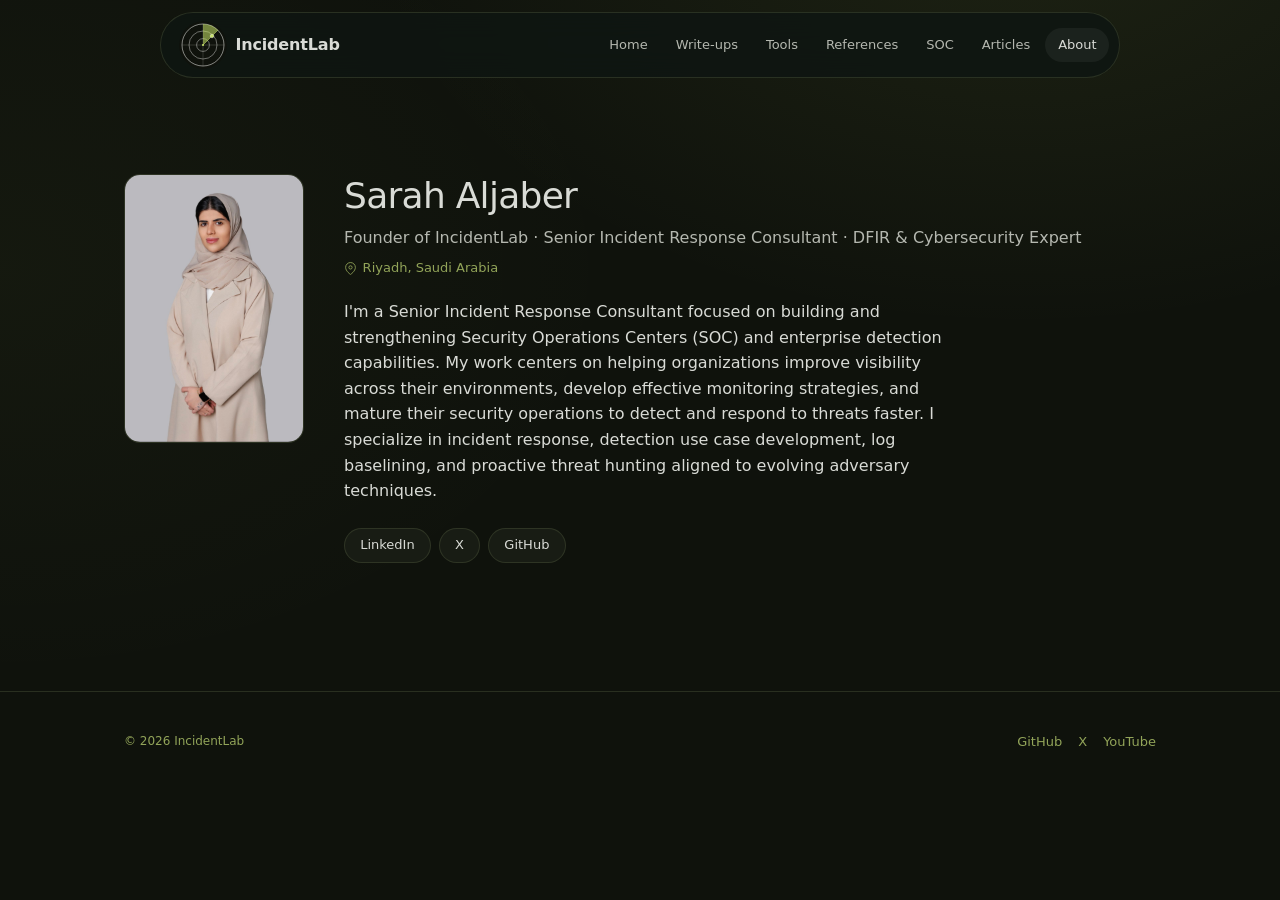
==== about/index.html @ 329c3854 "Deploy theincidentlab.com (IncidentLab launch)" ====
<!doctype html><html lang=en-us><head><meta charset=utf-8><meta name=viewport content="width=device-width,initial-scale=1"><title>About · IncidentLab</title><meta name=description content="Sarah Aljaber, Senior Incident Response Consultant. Experience, certifications, projects, and contact."><link rel=canonical href=https://theincidentlab.com/about/><link rel=icon type=image/svg+xml href=/favicon.svg><link rel=icon type=image/x-icon href=/favicon.ico><link rel=icon type=image/png sizes=16x16 href=/favicon-16x16.png><link rel=icon type=image/png sizes=32x32 href=/favicon-32x32.png><link rel=icon type=image/png sizes=96x96 href=/favicon-96x96.png><link rel=icon type=image/png sizes=192x192 href=/favicon-192x192.png><link rel=apple-touch-icon sizes=180x180 href=/apple-touch-icon.png><link rel=apple-touch-icon sizes=152x152 href=/apple-touch-icon-152x152.png><link rel=apple-touch-icon sizes=167x167 href=/apple-touch-icon-167x167.png><link rel=apple-touch-icon sizes=120x120 href=/apple-touch-icon-120x120.png><link rel=manifest href=/site.webmanifest><meta name=theme-color content="#0F120C"><link rel=alternate type=application/rss+xml href=https://theincidentlab.com/about/index.xml title=IncidentLab><meta property="og:title" content="About · IncidentLab"><meta property="og:description" content="Sarah Aljaber, Senior Incident Response Consultant. Experience, certifications, projects, and contact."><meta property="og:url" content="https://theincidentlab.com/about/"><meta property="og:type" content="website"><meta property="og:site_name" content="IncidentLab"><meta property="og:image" content="https://theincidentlab.com/og-image.png"><meta name=twitter:card content="summary_large_image"><meta name=twitter:site content="@IncidentLab_sa"><meta name=twitter:title content="About · IncidentLab"><meta name=twitter:description content="Sarah Aljaber, Senior Incident Response Consultant. Experience, certifications, projects, and contact."><meta name=twitter:image content="https://theincidentlab.com/og-image.png"><link rel=stylesheet href=/css/main.min.10c1cadff81b46886a281b0de2d05669ee471e1656a761b328830ef225e477b0.css integrity="sha256-EMHK3/gbRohqKBsN4tBWae5HHhZWp2GzKIMO8iXkd7A="><script src=/js/theme.min.fe047faa5f3c33fa91ee3d5b3441abf88a6fa00446ac501ffb0c06faa3bf542c.js integrity="sha256-/gR/ql88M/qR7j1bNEGr+IpvoARGrFAf+wwG+qO/VCw="></script></head><body><div id=reading-progress class=reading-progress aria-hidden=true></div><a class=skip-link href=#main>Skip to content</a><header class=header role=banner><div class=header-inner><a class="brand plain" href=/ aria-label="IncidentLab home"><img src=/incidentlab-icon-dark.svg alt=IncidentLab class=brand-icon>
<span class=brand-name>IncidentLab</span></a><nav id=primary-nav class=nav aria-label=Main><a href=/>Home</a>
<a href=/writeups/>Write-ups</a>
<a href=/tools/>Tools</a>
<a href=/references/>References</a>
<a href=/soc/>SOC</a>
<a href=/articles/>Articles</a>
<a href=/about/ class=active aria-current=page>About</a>
<button id=hamburger class="icon-btn hamburger" type=button aria-label="Open menu" aria-expanded=false aria-controls=primary-nav>
<svg width="16" height="16" viewBox="0 0 24 24" fill="none" stroke="currentColor" stroke-width="1.6" stroke-linecap="round" aria-hidden="true"><path d="M3 6h18M3 12h18M3 18h18"/></svg></button></nav></div></header><main id=main role=main><section class=container><div class=about-hero><img class=about-photo src=/images/sj.jpg alt="Sarah Aljaber" loading=lazy><div><h1 class=about-name>Sarah Aljaber</h1><p class=about-role>Founder of IncidentLab · Senior Incident Response Consultant · DFIR & Cybersecurity Expert</p><p class=about-loc><svg width="13" height="13" viewBox="0 0 24 24" fill="none" stroke="currentColor" stroke-width="1.6" aria-hidden="true"><path d="M21 10c0 7-9 13-9 13S3 17 3 10a9 9 0 1118 0z"/><circle cx="12" cy="10" r="3"/></svg>
Riyadh, Saudi Arabia</p><p class=about-intro>I'm a Senior Incident Response Consultant focused on building and strengthening Security Operations Centers (SOC) and enterprise detection capabilities. My work centers on helping organizations improve visibility across their environments, develop effective monitoring strategies, and mature their security operations to detect and respond to threats faster. I specialize in incident response, detection use case development, log baselining, and proactive threat hunting aligned to evolving adversary techniques.</p><div class=about-pills><a href=https://www.linkedin.com/in/sarah-aljaber-195b3717a rel="me noopener">LinkedIn</a>
<a href=https://x.com/s4o_o rel="me noopener">X</a>
<a href=https://github.com/aljabersarah rel="me noopener">GitHub</a></div></div></div></section></main><footer class=footer role=contentinfo><div class=footer-inner><div class=footer-meta>© 2026 IncidentLab</div><div class=footer-links><a href=https://github.com/aljabersarah rel="me noopener" aria-label=GitHub>GitHub</a>
<a href=https://x.com/IncidentLab_sa rel="me noopener" aria-label="X (Twitter)">X</a>
<a href=https://www.youtube.com/@INCIDENTLAB-dz6dd/videos rel=noopener aria-label=YouTube>YouTube</a></div></div></footer><script src=/js/search.min.32f73ae0e8a8660c00cff3d737f8c23d6cb95a609cb1840dc55249b639a997f0.js defer></script><script src=/js/copy-code.min.a6648016327f92c3f1cd5c5ebcbee5b0e65e994ec261b841b31c6cdf47d15044.js defer></script><script src=/js/filter.min.67982a6d453e742544eaf74fb17a6ea60620f596ed58f548dcd6b4f5d438653b.js defer></script></body></html>
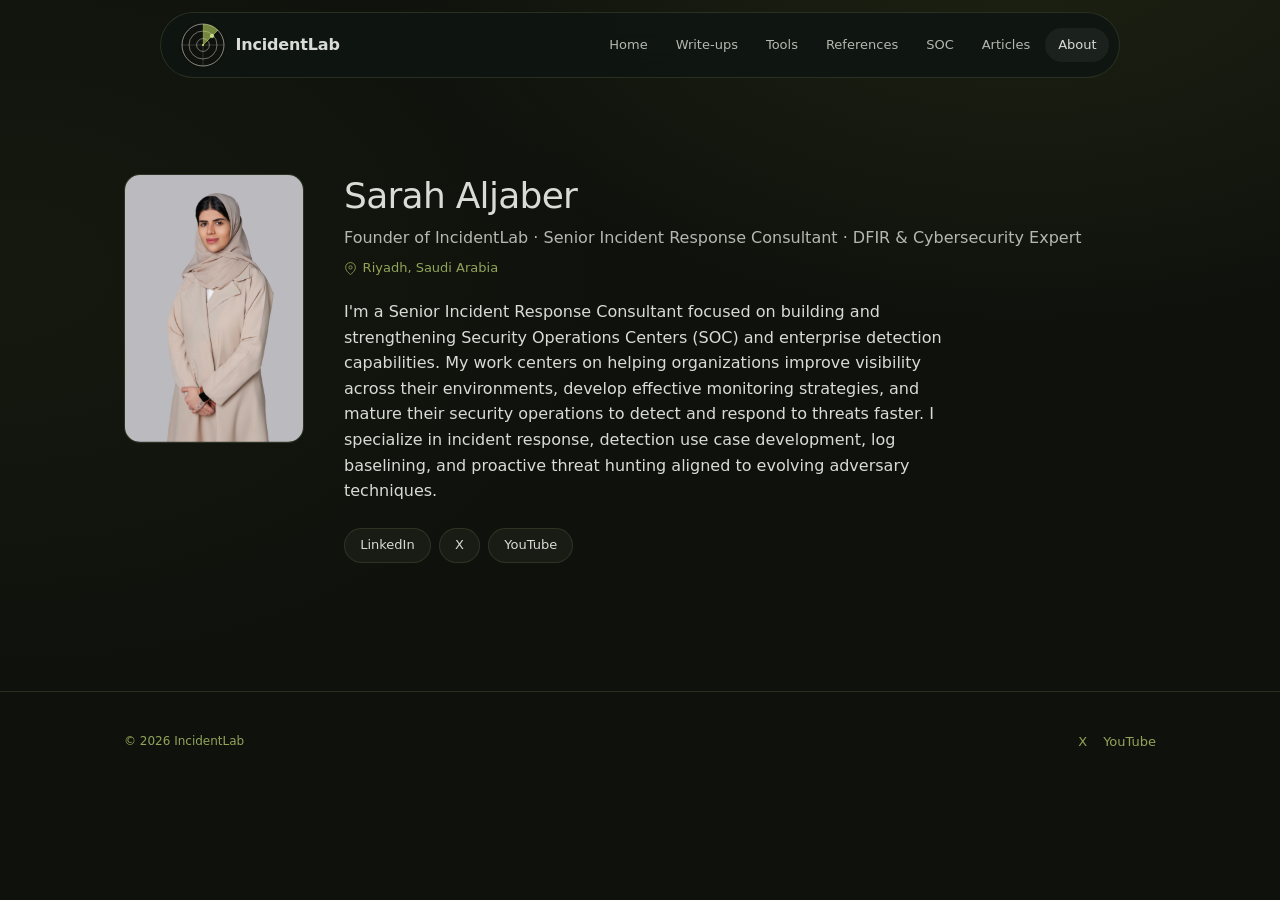
==== commit e3e99a30: "Remove GitHub links from About + footer; rewrite About IncidentLab copy" ====
--- a/about/index.html
+++ b/about/index.html
@@ -10,6 +10,5 @@
 <svg width="16" height="16" viewBox="0 0 24 24" fill="none" stroke="currentColor" stroke-width="1.6" stroke-linecap="round" aria-hidden="true"><path d="M3 6h18M3 12h18M3 18h18"/></svg></button></nav></div></header><main id=main role=main><section class=container><div class=about-hero><img class=about-photo src=/images/sj.jpg alt="Sarah Aljaber" loading=lazy><div><h1 class=about-name>Sarah Aljaber</h1><p class=about-role>Founder of IncidentLab · Senior Incident Response Consultant · DFIR & Cybersecurity Expert</p><p class=about-loc><svg width="13" height="13" viewBox="0 0 24 24" fill="none" stroke="currentColor" stroke-width="1.6" aria-hidden="true"><path d="M21 10c0 7-9 13-9 13S3 17 3 10a9 9 0 1118 0z"/><circle cx="12" cy="10" r="3"/></svg>
 Riyadh, Saudi Arabia</p><p class=about-intro>I'm a Senior Incident Response Consultant focused on building and strengthening Security Operations Centers (SOC) and enterprise detection capabilities. My work centers on helping organizations improve visibility across their environments, develop effective monitoring strategies, and mature their security operations to detect and respond to threats faster. I specialize in incident response, detection use case development, log baselining, and proactive threat hunting aligned to evolving adversary techniques.</p><div class=about-pills><a href=https://www.linkedin.com/in/sarah-aljaber-195b3717a rel="me noopener">LinkedIn</a>
 <a href=https://x.com/s4o_o rel="me noopener">X</a>
-<a href=https://github.com/aljabersarah rel="me noopener">GitHub</a></div></div></div></section></main><footer class=footer role=contentinfo><div class=footer-inner><div class=footer-meta>© 2026 IncidentLab</div><div class=footer-links><a href=https://github.com/aljabersarah rel="me noopener" aria-label=GitHub>GitHub</a>
-<a href=https://x.com/IncidentLab_sa rel="me noopener" aria-label="X (Twitter)">X</a>
+<a href=https://www.youtube.com/@INCIDENTLAB-dz6dd/videos rel=noopener>YouTube</a></div></div></div></section></main><footer class=footer role=contentinfo><div class=footer-inner><div class=footer-meta>© 2026 IncidentLab</div><div class=footer-links><a href=https://x.com/IncidentLab_sa rel="me noopener" aria-label="X (Twitter)">X</a>
 <a href=https://www.youtube.com/@INCIDENTLAB-dz6dd/videos rel=noopener aria-label=YouTube>YouTube</a></div></div></footer><script src=/js/search.min.32f73ae0e8a8660c00cff3d737f8c23d6cb95a609cb1840dc55249b639a997f0.js defer></script><script src=/js/copy-code.min.a6648016327f92c3f1cd5c5ebcbee5b0e65e994ec261b841b31c6cdf47d15044.js defer></script><script src=/js/filter.min.67982a6d453e742544eaf74fb17a6ea60620f596ed58f548dcd6b4f5d438653b.js defer></script></body></html>
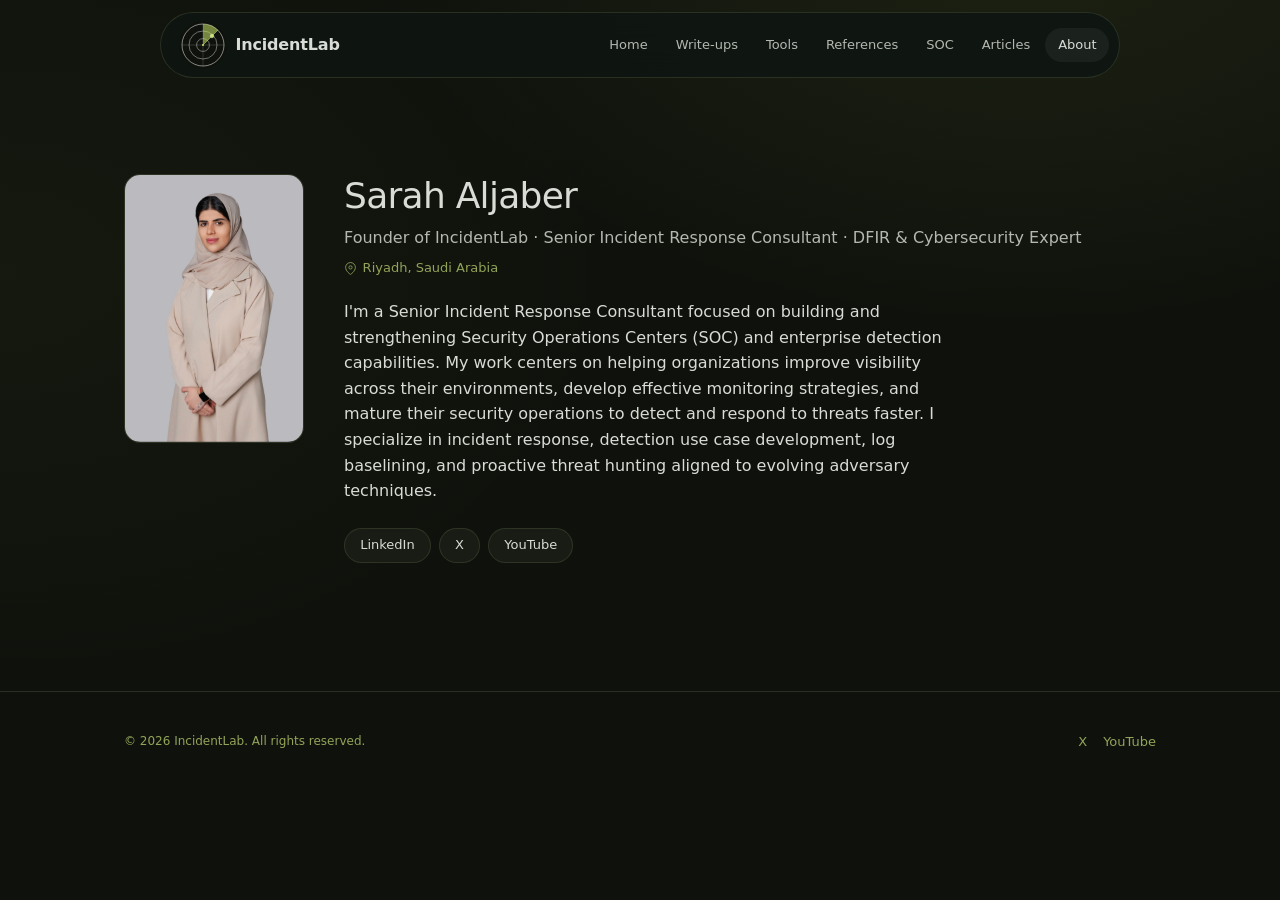
==== commit 48bda6e7: "Add All rights reserved to footer" ====
--- a/about/index.html
+++ b/about/index.html
@@ -10,5 +10,5 @@
 <svg width="16" height="16" viewBox="0 0 24 24" fill="none" stroke="currentColor" stroke-width="1.6" stroke-linecap="round" aria-hidden="true"><path d="M3 6h18M3 12h18M3 18h18"/></svg></button></nav></div></header><main id=main role=main><section class=container><div class=about-hero><img class=about-photo src=/images/sj.jpg alt="Sarah Aljaber" loading=lazy><div><h1 class=about-name>Sarah Aljaber</h1><p class=about-role>Founder of IncidentLab · Senior Incident Response Consultant · DFIR & Cybersecurity Expert</p><p class=about-loc><svg width="13" height="13" viewBox="0 0 24 24" fill="none" stroke="currentColor" stroke-width="1.6" aria-hidden="true"><path d="M21 10c0 7-9 13-9 13S3 17 3 10a9 9 0 1118 0z"/><circle cx="12" cy="10" r="3"/></svg>
 Riyadh, Saudi Arabia</p><p class=about-intro>I'm a Senior Incident Response Consultant focused on building and strengthening Security Operations Centers (SOC) and enterprise detection capabilities. My work centers on helping organizations improve visibility across their environments, develop effective monitoring strategies, and mature their security operations to detect and respond to threats faster. I specialize in incident response, detection use case development, log baselining, and proactive threat hunting aligned to evolving adversary techniques.</p><div class=about-pills><a href=https://www.linkedin.com/in/sarah-aljaber-195b3717a rel="me noopener">LinkedIn</a>
 <a href=https://x.com/s4o_o rel="me noopener">X</a>
-<a href=https://www.youtube.com/@INCIDENTLAB-dz6dd/videos rel=noopener>YouTube</a></div></div></div></section></main><footer class=footer role=contentinfo><div class=footer-inner><div class=footer-meta>© 2026 IncidentLab</div><div class=footer-links><a href=https://x.com/IncidentLab_sa rel="me noopener" aria-label="X (Twitter)">X</a>
+<a href=https://www.youtube.com/@INCIDENTLAB-dz6dd/videos rel=noopener>YouTube</a></div></div></div></section></main><footer class=footer role=contentinfo><div class=footer-inner><div class=footer-meta>© 2026 IncidentLab. All rights reserved.</div><div class=footer-links><a href=https://x.com/IncidentLab_sa rel="me noopener" aria-label="X (Twitter)">X</a>
 <a href=https://www.youtube.com/@INCIDENTLAB-dz6dd/videos rel=noopener aria-label=YouTube>YouTube</a></div></div></footer><script src=/js/search.min.32f73ae0e8a8660c00cff3d737f8c23d6cb95a609cb1840dc55249b639a997f0.js defer></script><script src=/js/copy-code.min.a6648016327f92c3f1cd5c5ebcbee5b0e65e994ec261b841b31c6cdf47d15044.js defer></script><script src=/js/filter.min.67982a6d453e742544eaf74fb17a6ea60620f596ed58f548dcd6b4f5d438653b.js defer></script></body></html>
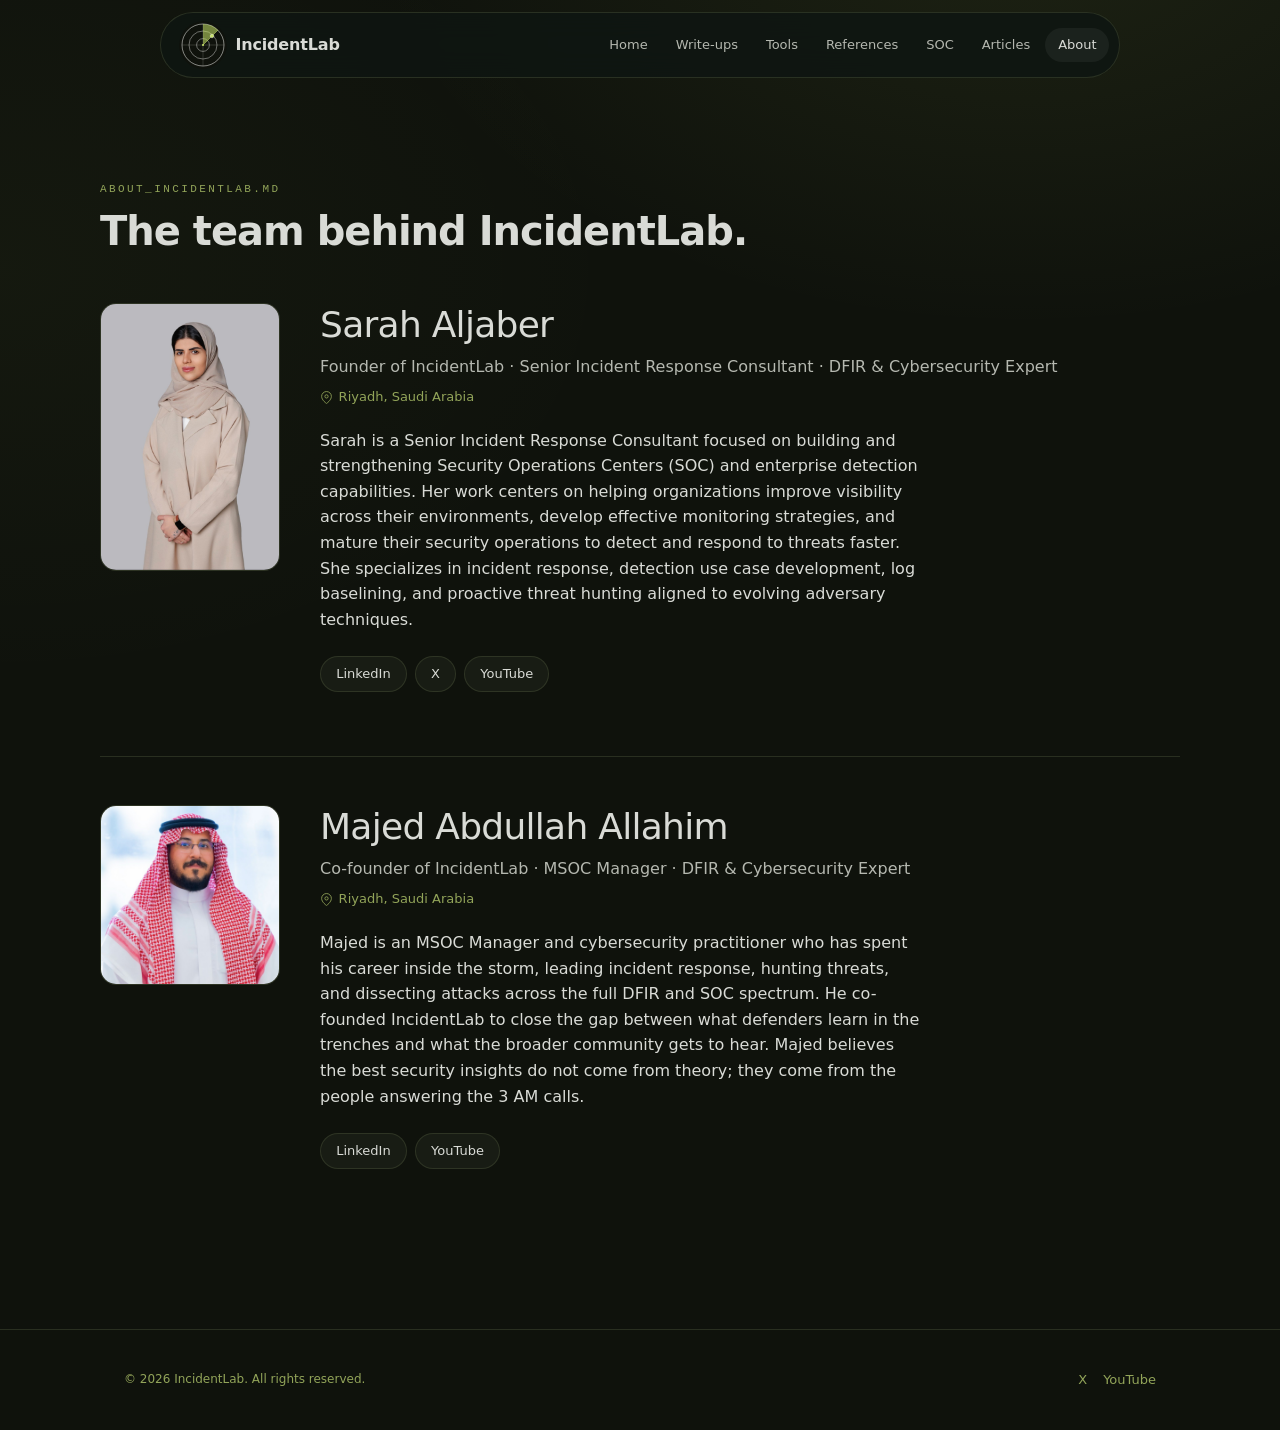
==== commit 364f0bb9: "Add Majed Abdullah Allahim co-founder card to About; switch Sarah bio to third-person" ====
--- a/about/index.html
+++ b/about/index.html
@@ -1,4 +1,4 @@
-<!doctype html><html lang=en-us><head><meta charset=utf-8><meta name=viewport content="width=device-width,initial-scale=1"><title>About · IncidentLab</title><meta name=description content="Sarah Aljaber, Senior Incident Response Consultant. Experience, certifications, projects, and contact."><link rel=canonical href=https://theincidentlab.com/about/><link rel=icon type=image/svg+xml href=/favicon.svg><link rel=icon type=image/x-icon href=/favicon.ico><link rel=icon type=image/png sizes=16x16 href=/favicon-16x16.png><link rel=icon type=image/png sizes=32x32 href=/favicon-32x32.png><link rel=icon type=image/png sizes=96x96 href=/favicon-96x96.png><link rel=icon type=image/png sizes=192x192 href=/favicon-192x192.png><link rel=apple-touch-icon sizes=180x180 href=/apple-touch-icon.png><link rel=apple-touch-icon sizes=152x152 href=/apple-touch-icon-152x152.png><link rel=apple-touch-icon sizes=167x167 href=/apple-touch-icon-167x167.png><link rel=apple-touch-icon sizes=120x120 href=/apple-touch-icon-120x120.png><link rel=manifest href=/site.webmanifest><meta name=theme-color content="#0F120C"><link rel=alternate type=application/rss+xml href=https://theincidentlab.com/about/index.xml title=IncidentLab><meta property="og:title" content="About · IncidentLab"><meta property="og:description" content="Sarah Aljaber, Senior Incident Response Consultant. Experience, certifications, projects, and contact."><meta property="og:url" content="https://theincidentlab.com/about/"><meta property="og:type" content="website"><meta property="og:site_name" content="IncidentLab"><meta property="og:image" content="https://theincidentlab.com/og-image.png"><meta name=twitter:card content="summary_large_image"><meta name=twitter:site content="@IncidentLab_sa"><meta name=twitter:title content="About · IncidentLab"><meta name=twitter:description content="Sarah Aljaber, Senior Incident Response Consultant. Experience, certifications, projects, and contact."><meta name=twitter:image content="https://theincidentlab.com/og-image.png"><link rel=stylesheet href=/css/main.min.10c1cadff81b46886a281b0de2d05669ee471e1656a761b328830ef225e477b0.css integrity="sha256-EMHK3/gbRohqKBsN4tBWae5HHhZWp2GzKIMO8iXkd7A="><script src=/js/theme.min.fe047faa5f3c33fa91ee3d5b3441abf88a6fa00446ac501ffb0c06faa3bf542c.js integrity="sha256-/gR/ql88M/qR7j1bNEGr+IpvoARGrFAf+wwG+qO/VCw="></script></head><body><div id=reading-progress class=reading-progress aria-hidden=true></div><a class=skip-link href=#main>Skip to content</a><header class=header role=banner><div class=header-inner><a class="brand plain" href=/ aria-label="IncidentLab home"><img src=/incidentlab-icon-dark.svg alt=IncidentLab class=brand-icon>
+<!doctype html><html lang=en-us><head><meta charset=utf-8><meta name=viewport content="width=device-width,initial-scale=1"><title>About · IncidentLab</title><meta name=description content="Sarah Aljaber, Senior Incident Response Consultant. Experience, certifications, projects, and contact."><link rel=canonical href=https://theincidentlab.com/about/><link rel=icon type=image/svg+xml href=/favicon.svg><link rel=icon type=image/x-icon href=/favicon.ico><link rel=icon type=image/png sizes=16x16 href=/favicon-16x16.png><link rel=icon type=image/png sizes=32x32 href=/favicon-32x32.png><link rel=icon type=image/png sizes=96x96 href=/favicon-96x96.png><link rel=icon type=image/png sizes=192x192 href=/favicon-192x192.png><link rel=apple-touch-icon sizes=180x180 href=/apple-touch-icon.png><link rel=apple-touch-icon sizes=152x152 href=/apple-touch-icon-152x152.png><link rel=apple-touch-icon sizes=167x167 href=/apple-touch-icon-167x167.png><link rel=apple-touch-icon sizes=120x120 href=/apple-touch-icon-120x120.png><link rel=manifest href=/site.webmanifest><meta name=theme-color content="#0F120C"><link rel=alternate type=application/rss+xml href=https://theincidentlab.com/about/index.xml title=IncidentLab><meta property="og:title" content="About · IncidentLab"><meta property="og:description" content="Sarah Aljaber, Senior Incident Response Consultant. Experience, certifications, projects, and contact."><meta property="og:url" content="https://theincidentlab.com/about/"><meta property="og:type" content="website"><meta property="og:site_name" content="IncidentLab"><meta property="og:image" content="https://theincidentlab.com/og-image.png"><meta name=twitter:card content="summary_large_image"><meta name=twitter:site content="@IncidentLab_sa"><meta name=twitter:title content="About · IncidentLab"><meta name=twitter:description content="Sarah Aljaber, Senior Incident Response Consultant. Experience, certifications, projects, and contact."><meta name=twitter:image content="https://theincidentlab.com/og-image.png"><link rel=stylesheet href=/css/main.min.7521b94a44c9ff8a09a0658ac1ced8c7f2533a76d5f1e5c629ceeeee890dbd49.css integrity="sha256-dSG5SkTJ/4oJoGWKwc7Yx/JTOnbV8eXGKc7u7okNvUk="><script src=/js/theme.min.fe047faa5f3c33fa91ee3d5b3441abf88a6fa00446ac501ffb0c06faa3bf542c.js integrity="sha256-/gR/ql88M/qR7j1bNEGr+IpvoARGrFAf+wwG+qO/VCw="></script></head><body><div id=reading-progress class=reading-progress aria-hidden=true></div><a class=skip-link href=#main>Skip to content</a><header class=header role=banner><div class=header-inner><a class="brand plain" href=/ aria-label="IncidentLab home"><img src=/incidentlab-icon-dark.svg alt=IncidentLab class=brand-icon>
 <span class=brand-name>IncidentLab</span></a><nav id=primary-nav class=nav aria-label=Main><a href=/>Home</a>
 <a href=/writeups/>Write-ups</a>
 <a href=/tools/>Tools</a>
@@ -7,8 +7,10 @@
 <a href=/articles/>Articles</a>
 <a href=/about/ class=active aria-current=page>About</a>
 <button id=hamburger class="icon-btn hamburger" type=button aria-label="Open menu" aria-expanded=false aria-controls=primary-nav>
-<svg width="16" height="16" viewBox="0 0 24 24" fill="none" stroke="currentColor" stroke-width="1.6" stroke-linecap="round" aria-hidden="true"><path d="M3 6h18M3 12h18M3 18h18"/></svg></button></nav></div></header><main id=main role=main><section class=container><div class=about-hero><img class=about-photo src=/images/sj.jpg alt="Sarah Aljaber" loading=lazy><div><h1 class=about-name>Sarah Aljaber</h1><p class=about-role>Founder of IncidentLab · Senior Incident Response Consultant · DFIR & Cybersecurity Expert</p><p class=about-loc><svg width="13" height="13" viewBox="0 0 24 24" fill="none" stroke="currentColor" stroke-width="1.6" aria-hidden="true"><path d="M21 10c0 7-9 13-9 13S3 17 3 10a9 9 0 1118 0z"/><circle cx="12" cy="10" r="3"/></svg>
-Riyadh, Saudi Arabia</p><p class=about-intro>I'm a Senior Incident Response Consultant focused on building and strengthening Security Operations Centers (SOC) and enterprise detection capabilities. My work centers on helping organizations improve visibility across their environments, develop effective monitoring strategies, and mature their security operations to detect and respond to threats faster. I specialize in incident response, detection use case development, log baselining, and proactive threat hunting aligned to evolving adversary techniques.</p><div class=about-pills><a href=https://www.linkedin.com/in/sarah-aljaber-195b3717a rel="me noopener">LinkedIn</a>
+<svg width="16" height="16" viewBox="0 0 24 24" fill="none" stroke="currentColor" stroke-width="1.6" stroke-linecap="round" aria-hidden="true"><path d="M3 6h18M3 12h18M3 18h18"/></svg></button></nav></div></header><main id=main role=main><section class="container about-team"><header class=about-team-head><span class=kicker>about_incidentlab.md</span><h1>The team behind IncidentLab.</h1></header><article class=about-hero><img class=about-photo src=/images/sj.jpg alt="Sarah Aljaber" loading=lazy><div><h2 class=about-name>Sarah Aljaber</h2><p class=about-role>Founder of IncidentLab · Senior Incident Response Consultant · DFIR & Cybersecurity Expert</p><p class=about-loc><svg width="13" height="13" viewBox="0 0 24 24" fill="none" stroke="currentColor" stroke-width="1.6" aria-hidden="true"><path d="M21 10c0 7-9 13-9 13S3 17 3 10a9 9 0 1118 0z"/><circle cx="12" cy="10" r="3"/></svg>
+Riyadh, Saudi Arabia</p><p class=about-intro>Sarah is a Senior Incident Response Consultant focused on building and strengthening Security Operations Centers (SOC) and enterprise detection capabilities. Her work centers on helping organizations improve visibility across their environments, develop effective monitoring strategies, and mature their security operations to detect and respond to threats faster. She specializes in incident response, detection use case development, log baselining, and proactive threat hunting aligned to evolving adversary techniques.</p><div class=about-pills><a href=https://www.linkedin.com/in/sarah-aljaber-195b3717a rel="me noopener">LinkedIn</a>
 <a href=https://x.com/s4o_o rel="me noopener">X</a>
-<a href=https://www.youtube.com/@INCIDENTLAB-dz6dd/videos rel=noopener>YouTube</a></div></div></div></section></main><footer class=footer role=contentinfo><div class=footer-inner><div class=footer-meta>© 2026 IncidentLab. All rights reserved.</div><div class=footer-links><a href=https://x.com/IncidentLab_sa rel="me noopener" aria-label="X (Twitter)">X</a>
+<a href=https://www.youtube.com/@INCIDENTLAB-dz6dd/videos rel=noopener>YouTube</a></div></div></article><article class=about-hero><img class=about-photo src=/images/majed.jpg alt="Majed Abdullah Allahim" loading=lazy><div><h2 class=about-name>Majed Abdullah Allahim</h2><p class=about-role>Co-founder of IncidentLab · MSOC Manager · DFIR & Cybersecurity Expert</p><p class=about-loc><svg width="13" height="13" viewBox="0 0 24 24" fill="none" stroke="currentColor" stroke-width="1.6" aria-hidden="true"><path d="M21 10c0 7-9 13-9 13S3 17 3 10a9 9 0 1118 0z"/><circle cx="12" cy="10" r="3"/></svg>
+Riyadh, Saudi Arabia</p><p class=about-intro>Majed is an MSOC Manager and cybersecurity practitioner who has spent his career inside the storm, leading incident response, hunting threats, and dissecting attacks across the full DFIR and SOC spectrum. He co-founded IncidentLab to close the gap between what defenders learn in the trenches and what the broader community gets to hear. Majed believes the best security insights do not come from theory; they come from the people answering the 3 AM calls.</p><div class=about-pills><a href="https://www.linkedin.com/in/majed-allahim/?locale=en" rel="me noopener">LinkedIn</a>
+<a href=https://www.youtube.com/@INCIDENTLAB-dz6dd/videos rel=noopener>YouTube</a></div></div></article></section></main><footer class=footer role=contentinfo><div class=footer-inner><div class=footer-meta>© 2026 IncidentLab. All rights reserved.</div><div class=footer-links><a href=https://x.com/IncidentLab_sa rel="me noopener" aria-label="X (Twitter)">X</a>
 <a href=https://www.youtube.com/@INCIDENTLAB-dz6dd/videos rel=noopener aria-label=YouTube>YouTube</a></div></div></footer><script src=/js/search.min.32f73ae0e8a8660c00cff3d737f8c23d6cb95a609cb1840dc55249b639a997f0.js defer></script><script src=/js/copy-code.min.a6648016327f92c3f1cd5c5ebcbee5b0e65e994ec261b841b31c6cdf47d15044.js defer></script><script src=/js/filter.min.67982a6d453e742544eaf74fb17a6ea60620f596ed58f548dcd6b4f5d438653b.js defer></script></body></html>
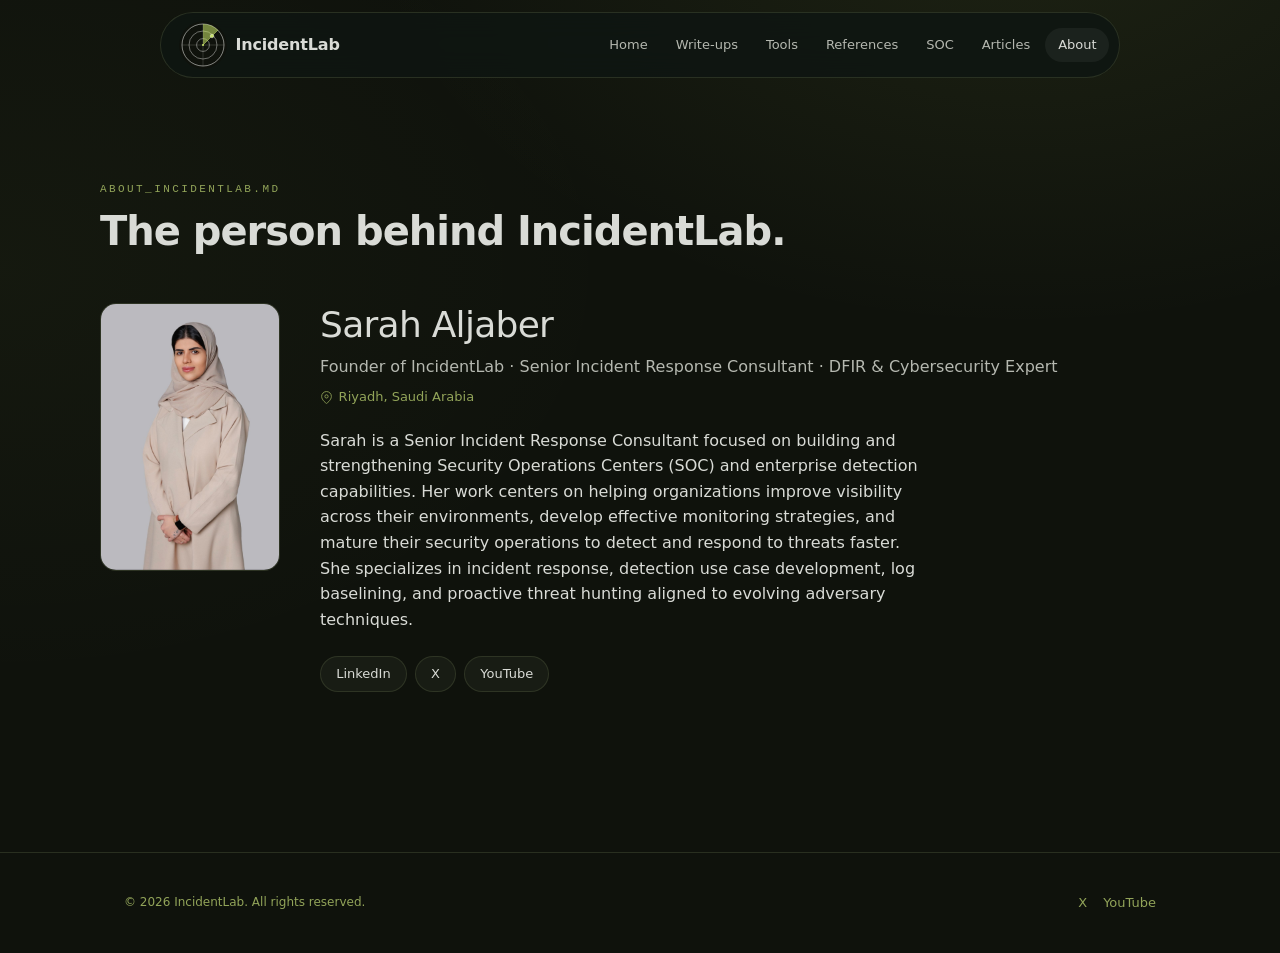
==== commit b0a2da58: "Update About page Keep a single founder profile on the About page, adjust the heading to match, and " ====
--- a/about/index.html
+++ b/about/index.html
@@ -1,4 +1,4 @@
-<!doctype html><html lang=en-us><head><meta charset=utf-8><meta name=viewport content="width=device-width,initial-scale=1"><title>About · IncidentLab</title><meta name=description content="Sarah Aljaber, Senior Incident Response Consultant. Experience, certifications, projects, and contact."><link rel=canonical href=https://theincidentlab.com/about/><link rel=icon type=image/svg+xml href=/favicon.svg><link rel=icon type=image/x-icon href=/favicon.ico><link rel=icon type=image/png sizes=16x16 href=/favicon-16x16.png><link rel=icon type=image/png sizes=32x32 href=/favicon-32x32.png><link rel=icon type=image/png sizes=96x96 href=/favicon-96x96.png><link rel=icon type=image/png sizes=192x192 href=/favicon-192x192.png><link rel=apple-touch-icon sizes=180x180 href=/apple-touch-icon.png><link rel=apple-touch-icon sizes=152x152 href=/apple-touch-icon-152x152.png><link rel=apple-touch-icon sizes=167x167 href=/apple-touch-icon-167x167.png><link rel=apple-touch-icon sizes=120x120 href=/apple-touch-icon-120x120.png><link rel=manifest href=/site.webmanifest><meta name=theme-color content="#0F120C"><link rel=alternate type=application/rss+xml href=https://theincidentlab.com/about/index.xml title=IncidentLab><meta property="og:title" content="About · IncidentLab"><meta property="og:description" content="Sarah Aljaber, Senior Incident Response Consultant. Experience, certifications, projects, and contact."><meta property="og:url" content="https://theincidentlab.com/about/"><meta property="og:type" content="website"><meta property="og:site_name" content="IncidentLab"><meta property="og:image" content="https://theincidentlab.com/og-image.png"><meta name=twitter:card content="summary_large_image"><meta name=twitter:site content="@IncidentLab_sa"><meta name=twitter:title content="About · IncidentLab"><meta name=twitter:description content="Sarah Aljaber, Senior Incident Response Consultant. Experience, certifications, projects, and contact."><meta name=twitter:image content="https://theincidentlab.com/og-image.png"><link rel=stylesheet href=/css/main.min.7521b94a44c9ff8a09a0658ac1ced8c7f2533a76d5f1e5c629ceeeee890dbd49.css integrity="sha256-dSG5SkTJ/4oJoGWKwc7Yx/JTOnbV8eXGKc7u7okNvUk="><script src=/js/theme.min.fe047faa5f3c33fa91ee3d5b3441abf88a6fa00446ac501ffb0c06faa3bf542c.js integrity="sha256-/gR/ql88M/qR7j1bNEGr+IpvoARGrFAf+wwG+qO/VCw="></script></head><body><div id=reading-progress class=reading-progress aria-hidden=true></div><a class=skip-link href=#main>Skip to content</a><header class=header role=banner><div class=header-inner><a class="brand plain" href=/ aria-label="IncidentLab home"><img src=/incidentlab-icon-dark.svg alt=IncidentLab class=brand-icon>
+<!doctype html><html lang=en-us><head><meta charset=utf-8><meta name=viewport content="width=device-width,initial-scale=1"><title>About · IncidentLab</title><meta name=description content="Sarah Aljaber, Senior Incident Response Consultant. Experience, certifications, projects, and contact."><link rel=canonical href=https://theincidentlab.com/about/><link rel=icon type=image/svg+xml href=/favicon.svg><link rel=icon type=image/x-icon href=/favicon.ico><link rel=icon type=image/png sizes=16x16 href=/favicon-16x16.png><link rel=icon type=image/png sizes=32x32 href=/favicon-32x32.png><link rel=icon type=image/png sizes=96x96 href=/favicon-96x96.png><link rel=icon type=image/png sizes=192x192 href=/favicon-192x192.png><link rel=apple-touch-icon sizes=180x180 href=/apple-touch-icon.png><link rel=apple-touch-icon sizes=152x152 href=/apple-touch-icon-152x152.png><link rel=apple-touch-icon sizes=167x167 href=/apple-touch-icon-167x167.png><link rel=apple-touch-icon sizes=120x120 href=/apple-touch-icon-120x120.png><link rel=manifest href=/site.webmanifest><meta name=theme-color content="#0F120C"><link rel=alternate type=application/rss+xml href=https://theincidentlab.com/about/index.xml title=IncidentLab><meta property="og:title" content="About · IncidentLab"><meta property="og:description" content="Sarah Aljaber, Senior Incident Response Consultant. Experience, certifications, projects, and contact."><meta property="og:url" content="https://theincidentlab.com/about/"><meta property="og:type" content="website"><meta property="og:site_name" content="IncidentLab"><meta property="og:image" content="https://theincidentlab.com/og-image.png"><meta name=twitter:card content="summary_large_image"><meta name=twitter:site content="@IncidentLab_sa"><meta name=twitter:title content="About · IncidentLab"><meta name=twitter:description content="Sarah Aljaber, Senior Incident Response Consultant. Experience, certifications, projects, and contact."><meta name=twitter:image content="https://theincidentlab.com/og-image.png"><link rel=stylesheet href=/css/main.min.c191f4d1a5cb79f07f46c5d35428efe0d723aac484cb2132291894bda1b47169.css integrity="sha256-wZH00aXLefB/RsXTVCjv4NcjqsSEyyEyKRiUvaG0cWk="><script src=/js/theme.min.fe047faa5f3c33fa91ee3d5b3441abf88a6fa00446ac501ffb0c06faa3bf542c.js integrity="sha256-/gR/ql88M/qR7j1bNEGr+IpvoARGrFAf+wwG+qO/VCw="></script></head><body><div id=reading-progress class=reading-progress aria-hidden=true></div><a class=skip-link href=#main>Skip to content</a><header class=header role=banner><div class=header-inner><a class="brand plain" href=/ aria-label="IncidentLab home"><img src=/incidentlab-icon-dark.svg alt=IncidentLab class=brand-icon>
 <span class=brand-name>IncidentLab</span></a><nav id=primary-nav class=nav aria-label=Main><a href=/>Home</a>
 <a href=/writeups/>Write-ups</a>
 <a href=/tools/>Tools</a>
@@ -7,10 +7,8 @@
 <a href=/articles/>Articles</a>
 <a href=/about/ class=active aria-current=page>About</a>
 <button id=hamburger class="icon-btn hamburger" type=button aria-label="Open menu" aria-expanded=false aria-controls=primary-nav>
-<svg width="16" height="16" viewBox="0 0 24 24" fill="none" stroke="currentColor" stroke-width="1.6" stroke-linecap="round" aria-hidden="true"><path d="M3 6h18M3 12h18M3 18h18"/></svg></button></nav></div></header><main id=main role=main><section class="container about-team"><header class=about-team-head><span class=kicker>about_incidentlab.md</span><h1>The team behind IncidentLab.</h1></header><article class=about-hero><img class=about-photo src=/images/sj.jpg alt="Sarah Aljaber" loading=lazy><div><h2 class=about-name>Sarah Aljaber</h2><p class=about-role>Founder of IncidentLab · Senior Incident Response Consultant · DFIR & Cybersecurity Expert</p><p class=about-loc><svg width="13" height="13" viewBox="0 0 24 24" fill="none" stroke="currentColor" stroke-width="1.6" aria-hidden="true"><path d="M21 10c0 7-9 13-9 13S3 17 3 10a9 9 0 1118 0z"/><circle cx="12" cy="10" r="3"/></svg>
+<svg width="16" height="16" viewBox="0 0 24 24" fill="none" stroke="currentColor" stroke-width="1.6" stroke-linecap="round" aria-hidden="true"><path d="M3 6h18M3 12h18M3 18h18"/></svg></button></nav></div></header><main id=main role=main><section class="container about-team"><header class=about-team-head><span class=kicker>about_incidentlab.md</span><h1>The person behind IncidentLab.</h1></header><article class=about-hero><img class=about-photo src=/images/sj.jpg alt="Sarah Aljaber" loading=lazy><div><h2 class=about-name>Sarah Aljaber</h2><p class=about-role>Founder of IncidentLab · Senior Incident Response Consultant · DFIR & Cybersecurity Expert</p><p class=about-loc><svg width="13" height="13" viewBox="0 0 24 24" fill="none" stroke="currentColor" stroke-width="1.6" aria-hidden="true"><path d="M21 10c0 7-9 13-9 13S3 17 3 10a9 9 0 1118 0z"/><circle cx="12" cy="10" r="3"/></svg>
 Riyadh, Saudi Arabia</p><p class=about-intro>Sarah is a Senior Incident Response Consultant focused on building and strengthening Security Operations Centers (SOC) and enterprise detection capabilities. Her work centers on helping organizations improve visibility across their environments, develop effective monitoring strategies, and mature their security operations to detect and respond to threats faster. She specializes in incident response, detection use case development, log baselining, and proactive threat hunting aligned to evolving adversary techniques.</p><div class=about-pills><a href=https://www.linkedin.com/in/sarah-aljaber-195b3717a rel="me noopener">LinkedIn</a>
 <a href=https://x.com/s4o_o rel="me noopener">X</a>
-<a href=https://www.youtube.com/@INCIDENTLAB-dz6dd/videos rel=noopener>YouTube</a></div></div></article><article class=about-hero><img class=about-photo src=/images/majed.jpg alt="Majed Abdullah Allahim" loading=lazy><div><h2 class=about-name>Majed Abdullah Allahim</h2><p class=about-role>Co-founder of IncidentLab · MSOC Manager · DFIR & Cybersecurity Expert</p><p class=about-loc><svg width="13" height="13" viewBox="0 0 24 24" fill="none" stroke="currentColor" stroke-width="1.6" aria-hidden="true"><path d="M21 10c0 7-9 13-9 13S3 17 3 10a9 9 0 1118 0z"/><circle cx="12" cy="10" r="3"/></svg>
-Riyadh, Saudi Arabia</p><p class=about-intro>Majed is an MSOC Manager and cybersecurity practitioner who has spent his career inside the storm, leading incident response, hunting threats, and dissecting attacks across the full DFIR and SOC spectrum. He co-founded IncidentLab to close the gap between what defenders learn in the trenches and what the broader community gets to hear. Majed believes the best security insights do not come from theory; they come from the people answering the 3 AM calls.</p><div class=about-pills><a href="https://www.linkedin.com/in/majed-allahim/?locale=en" rel="me noopener">LinkedIn</a>
 <a href=https://www.youtube.com/@INCIDENTLAB-dz6dd/videos rel=noopener>YouTube</a></div></div></article></section></main><footer class=footer role=contentinfo><div class=footer-inner><div class=footer-meta>© 2026 IncidentLab. All rights reserved.</div><div class=footer-links><a href=https://x.com/IncidentLab_sa rel="me noopener" aria-label="X (Twitter)">X</a>
 <a href=https://www.youtube.com/@INCIDENTLAB-dz6dd/videos rel=noopener aria-label=YouTube>YouTube</a></div></div></footer><script src=/js/search.min.32f73ae0e8a8660c00cff3d737f8c23d6cb95a609cb1840dc55249b639a997f0.js defer></script><script src=/js/copy-code.min.a6648016327f92c3f1cd5c5ebcbee5b0e65e994ec261b841b31c6cdf47d15044.js defer></script><script src=/js/filter.min.67982a6d453e742544eaf74fb17a6ea60620f596ed58f548dcd6b4f5d438653b.js defer></script></body></html>
